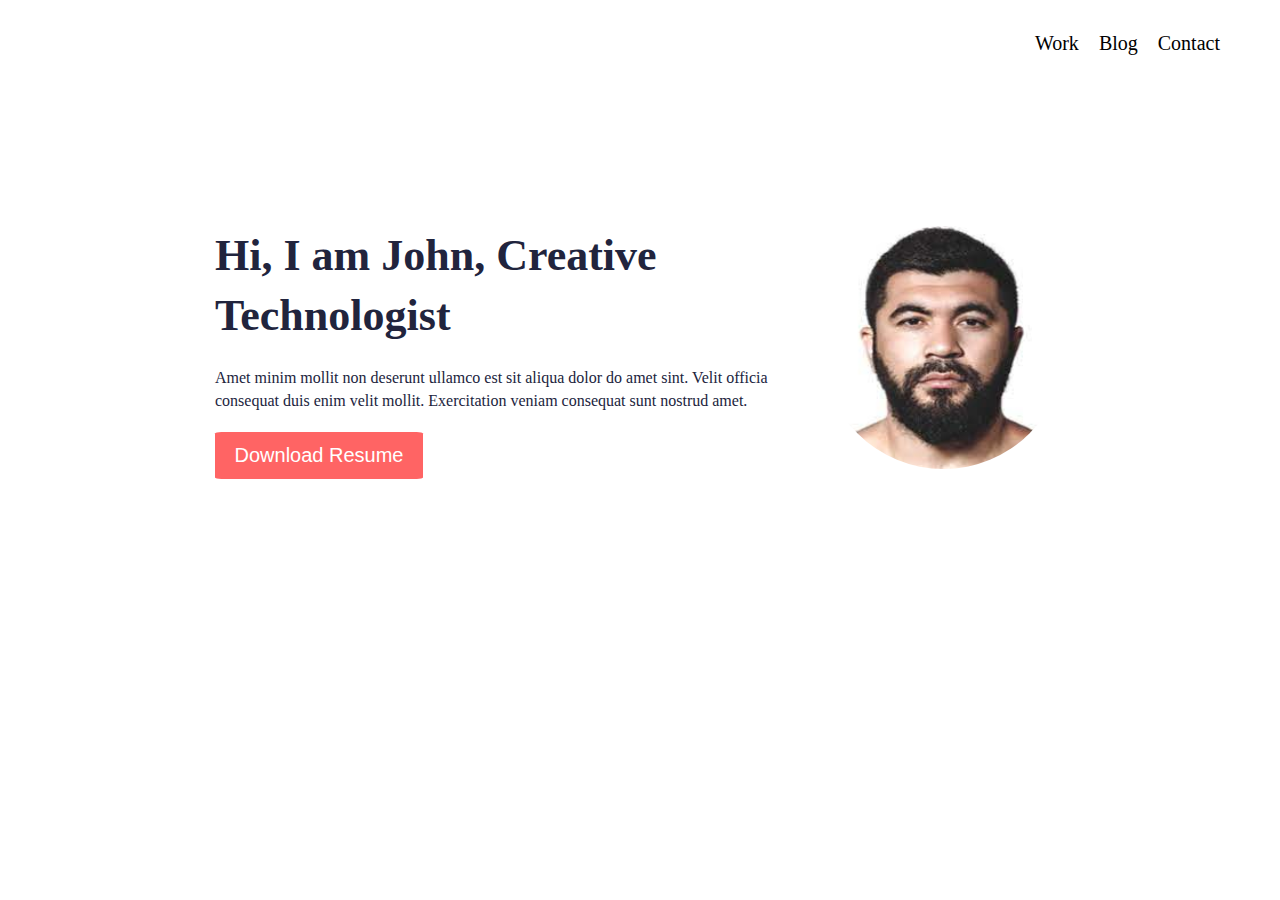
==== homework/blog.html @ ce7b4bb7 "Add homework" ====
<!DOCTYPE html>
<html lang="en">
<head>
    <meta charset="UTF-8">
    <meta http-equiv="X-UA-Compatible" content="IE=edge">
    <meta name="viewport" content="width=device-width, initial-scale=1.0">
    <link rel="stylesheet" href="./blog.css">
    <title>Document</title>
</head>
<body>
    <header class="header">
        <div class=header_container>
            <menu class="header__menu">
                <ul class="header__menu-items">
                    <li class="header__menu-item">
                        <a class="header__menu-link" href="httpls://google.com">Work</a>
                    </li>
                    <li class="header__menu-item">
                        <a class="header__menu-link" href="httpls://google.com">Blog</a>
                    </li>
                    <li class="header__menu-item">
                        <a class="header__menu-link" href="httpls://google.com">Contact</a>
                    </li>
                </ul>
            </menu>
        </div>
    </header>
    <main class="main">
        <div class="main__container">
            <div class="hello">
                <div class="hello__context">
                    <h1 class="hello__context-text">
                        Hi, I am John, Creative Technologist
                    </h1>
                    <p class="hello__context-paragraph">
                        Amet minim mollit non deserunt ullamco est sit aliqua dolor do amet sint. Velit officia consequat duis enim velit mollit. Exercitation veniam consequat sunt nostrud amet.
                    </p>
                    <button class = "hello__context-button">
                        Download Resume
                    </button>
                </div>
                <div class="hello__avatar">
                    <img class = "hello__image" src="../static/exmpl.jpeg" alt="oops">
                </div>
            </div>
        </div>
    </main>
</body>
</html>
---- homework/blog.css ----
*{
    padding: 0;
    margin: 0;
    list-style: none;
    text-decoration: none;
}

.header_container {
    max-width: 1200px;
    margin: 0 auto;
    padding: 0 60px 0 60px;
}

.header__menu-items {
    height: 86px;
    display: flex;
    justify-content: flex-end;
    align-items: center;
    font-weight: 500;
    font-size: 20px;
    line-height: 29px;
}

.header__menu-item {
    padding-left: 20px;
}

.header__menu-item:first-child{
    padding: 0;
}

.header__menu-link:hover{
    color: #FF6464;
}

.header__menu-link {
    color: #000000
}

.main__container {
    max-width: 850px;
    margin: 0 auto;
    padding-top: 140px;
    padding-left: 10px;
    padding-right: 10px;
}

.hello {
    display: flex;
}

.hello__context-text {
    font-style: normal;
    font-weight: bold;
    font-size: 44px;
    line-height: 60px;
    color: #21243D;
}

.hello__context-paragraph {
    font-style: normal;
    font-weight: normal;
    font-size: 16px;
    line-height: 23px;
    color: #21243D;
    padding-top: 20px;
    padding-bottom: 20px;
}

.hello__image {
    height: 243px;
    width: 243px;
    border-radius: 50%;
}

.hello__context-button {
    height: 47px;
    width: 208px;
    background: #FF6464;
    border: none;
    border-radius: 3%;
    font-style: normal;
    font-weight: 500;
    font-size: 20px;
    line-height: 29px;
    color: #FFFFFF;
}
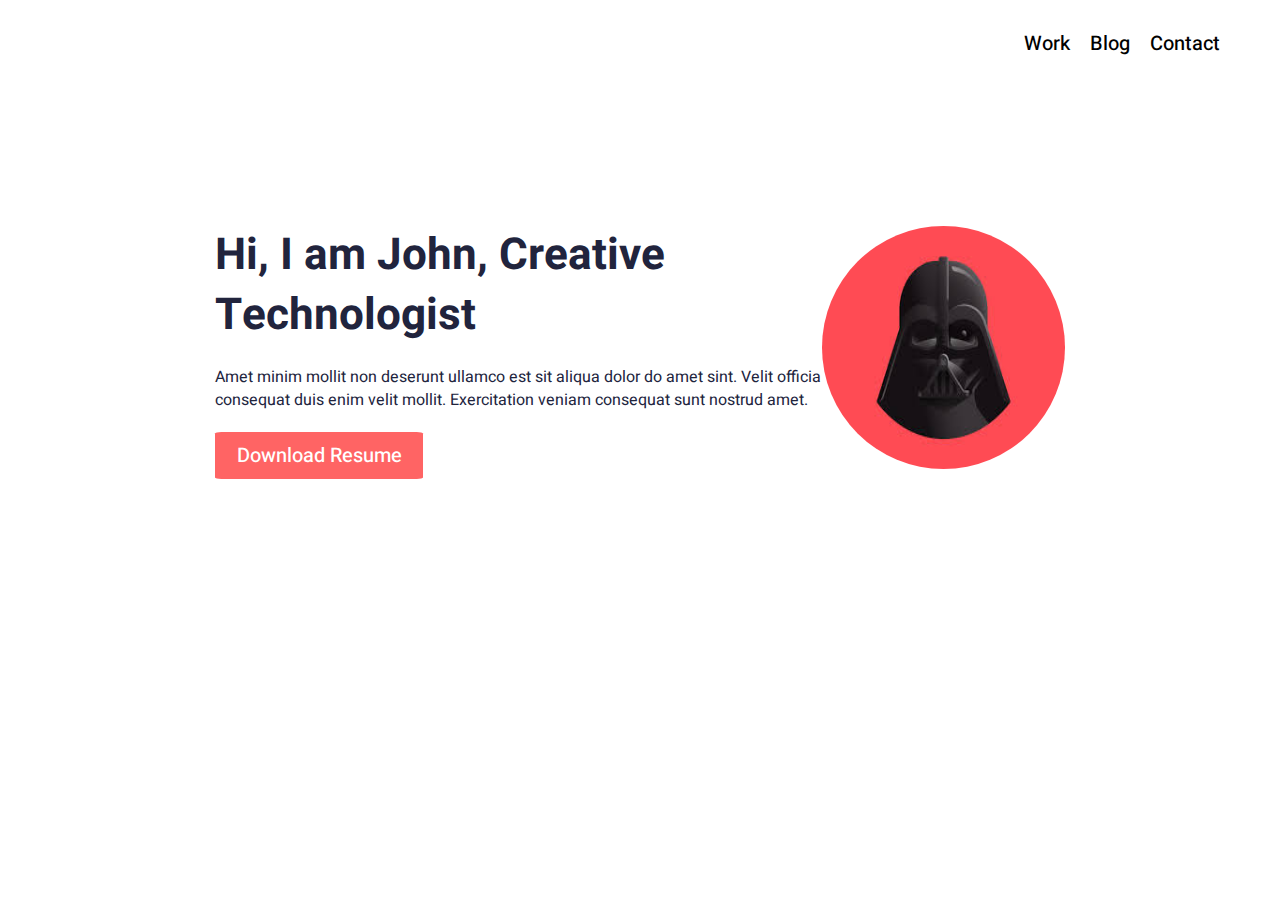
==== commit 78db7beb: "change img" ====
--- a/homework/blog.html
+++ b/homework/blog.html
@@ -5,6 +5,9 @@
     <meta http-equiv="X-UA-Compatible" content="IE=edge">
     <meta name="viewport" content="width=device-width, initial-scale=1.0">
     <link rel="stylesheet" href="./blog.css">
+    <link rel="preconnect" href="https://fonts.googleapis.com">
+    <link rel="preconnect" href="https://fonts.gstatic.com" crossorigin>
+    <link href="https://fonts.googleapis.com/css2?family=Heebo:wght@100&display=swap" rel="stylesheet">
     <title>Document</title>
 </head>
 <body>
@@ -40,7 +43,7 @@
                     </button>
                 </div>
                 <div class="hello__avatar">
-                    <img class = "hello__image" src="../static/exmpl.jpeg" alt="oops">
+                    <img class = "hello__image" src="../static/dart.jpeg" alt="oops">
                 </div>
             </div>
         </div>
--- a/homework/blog.css
+++ b/homework/blog.css
@@ -19,6 +19,7 @@
     font-weight: 500;
     font-size: 20px;
     line-height: 29px;
+    font-family: 'Heebo', sans-serif;
 }
 
 .header__menu-item {
@@ -55,6 +56,7 @@
     font-size: 44px;
     line-height: 60px;
     color: #21243D;
+    font-family: 'Heebo', sans-serif;
 }
 
 .hello__context-paragraph {
@@ -65,6 +67,7 @@
     color: #21243D;
     padding-top: 20px;
     padding-bottom: 20px;
+    font-family: 'Heebo', sans-serif;
 }
 
 .hello__image {
@@ -84,4 +87,5 @@
     font-size: 20px;
     line-height: 29px;
     color: #FFFFFF;
+    font-family: 'Heebo', sans-serif;
 }
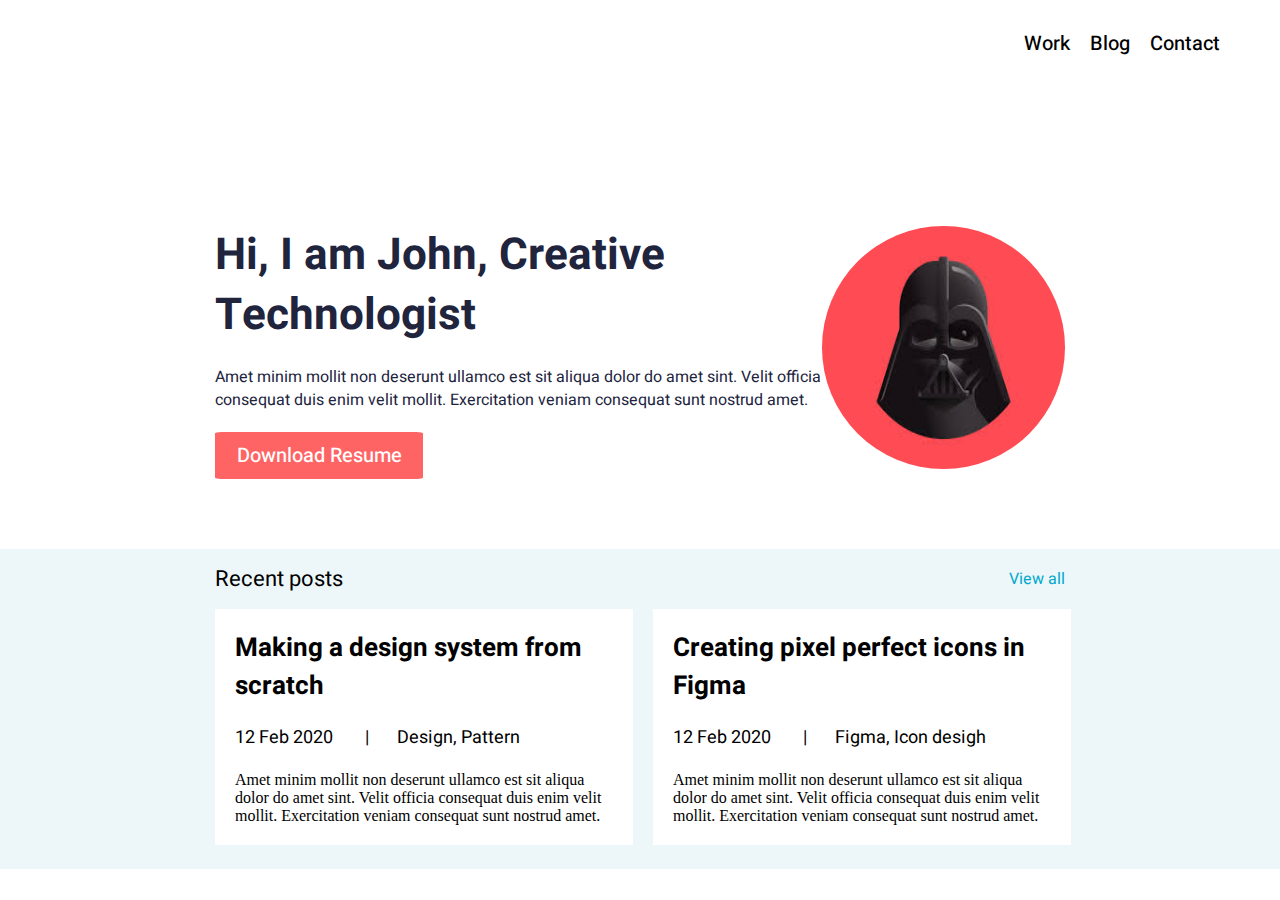
==== commit 765bcf24: "homework lesson 3" ====
--- a/homework/blog.html
+++ b/homework/blog.html
@@ -1,5 +1,6 @@
 <!DOCTYPE html>
 <html lang="en">
+
 <head>
     <meta charset="UTF-8">
     <meta http-equiv="X-UA-Compatible" content="IE=edge">
@@ -10,6 +11,7 @@
     <link href="https://fonts.googleapis.com/css2?family=Heebo:wght@100&display=swap" rel="stylesheet">
     <title>Document</title>
 </head>
+
 <body>
     <header class="header">
         <div class=header_container>
@@ -29,24 +31,65 @@
         </div>
     </header>
     <main class="main">
-        <div class="main__container">
-            <div class="hello">
-                <div class="hello__context">
-                    <h1 class="hello__context-text">
-                        Hi, I am John, Creative Technologist
-                    </h1>
-                    <p class="hello__context-paragraph">
-                        Amet minim mollit non deserunt ullamco est sit aliqua dolor do amet sint. Velit officia consequat duis enim velit mollit. Exercitation veniam consequat sunt nostrud amet.
-                    </p>
-                    <button class = "hello__context-button">
+        <section class="hello">
+            <div class="hello__context">
+                <h1 class="hello__context-text">
+                    Hi, I am John, Creative Technologist
+                </h1>
+                <p class="hello__context-paragraph">
+                    Amet minim mollit non deserunt ullamco est sit aliqua dolor do amet sint. Velit officia consequat duis enim velit mollit. Exercitation veniam consequat sunt nostrud amet.
+                </p>
+                <button class="hello__context-button">
                         Download Resume
                     </button>
+            </div>
+            <div class="hello__avatar">
+                <img class="hello__image" src="../static/dart.jpeg" alt="oops">
+            </div>
+        </section>
+        <section class="posts">
+            <div class="posts__wrapper">
+                <div class="posts__header">
+                    <span class="post__header-recent-posts">Recent posts</span>
+                    <a class="post__header-view-all" href="#">View all</a>
                 </div>
-                <div class="hello__avatar">
-                    <img class = "hello__image" src="../static/dart.jpeg" alt="oops">
+                <div class="posts__container">
+                    <div class="posts__wrapper-inner">
+                        <div class="post">
+                            <div class="post-inner">
+                                <div class="posts__container-paragraph">
+                                    Making a design system from scratch
+                                </div>
+                                <div class="posts__container-info">
+                                    <time class="post-time">12 Feb 2020</time>
+                                    <span class="post-sign">|</span>
+                                    <span class="post-description">Design, Pattern</span>
+                                </div>
+                                <div class="posts__container-text">
+                                    <p>Amet minim mollit non deserunt ullamco est sit aliqua dolor do amet sint. Velit officia consequat duis enim velit mollit. Exercitation veniam consequat sunt nostrud amet.</p>
+                                </div>
+                            </div>
+                        </div>
+                        <div class="post">
+                            <div class="post-inner">
+                                <div class="posts__container-paragraph">
+                                    Creating pixel perfect icons in Figma
+                                </div>
+                                <div class="posts__container-info">
+                                    <time class="post-time">12 Feb 2020</time>
+                                    <span class="post-sign">|</span>
+                                    <span class="post-description">Figma, Icon desigh</span>
+                                </div>
+                                <div class="posts__container-text">
+                                    <p>Amet minim mollit non deserunt ullamco est sit aliqua dolor do amet sint. Velit officia consequat duis enim velit mollit. Exercitation veniam consequat sunt nostrud amet.</p>
+                                </div>
+                            </div>
+                        </div>
+                    </div>
                 </div>
             </div>
-        </div>
+        </section>
     </main>
 </body>
+
 </html>--- a/homework/blog.css
+++ b/homework/blog.css
@@ -1,9 +1,14 @@
-*{
+/* All */
+
+* {
     padding: 0;
     margin: 0;
     list-style: none;
     text-decoration: none;
 }
+
+
+/* Header */
 
 .header_container {
     max-width: 1200px;
@@ -26,11 +31,11 @@
     padding-left: 20px;
 }
 
-.header__menu-item:first-child{
+.header__menu-item:first-child {
     padding: 0;
 }
 
-.header__menu-link:hover{
+.header__menu-link:hover {
     color: #FF6464;
 }
 
@@ -38,16 +43,17 @@
     color: #000000
 }
 
-.main__container {
+
+/* Hello */
+
+.hello {
+    display: flex;
+    padding-bottom: 70px;
     max-width: 850px;
     margin: 0 auto;
     padding-top: 140px;
     padding-left: 10px;
     padding-right: 10px;
-}
-
-.hello {
-    display: flex;
 }
 
 .hello__context-text {
@@ -89,3 +95,105 @@
     color: #FFFFFF;
     font-family: 'Heebo', sans-serif;
 }
+
+
+/* Posts */
+
+.posts {
+    background: #EDF7FA;
+    height: 320px;
+}
+
+.posts__wrapper {
+    max-width: 850px;
+    margin: 0 auto;
+}
+
+.posts__header {
+    display: flex;
+    justify-content: space-between;
+}
+
+.post__header-recent-posts {
+    font-family: 'Heebo', sans-serif;
+    font-style: normal;
+    font-weight: normal;
+    font-size: 22px;
+    line-height: 60px;
+}
+
+.post__header-view-all {
+    align-self: center;
+    font-family: 'Heebo', sans-serif;
+    font-style: normal;
+    font-weight: normal;
+    font-size: 16px;
+    line-height: 23px;
+    text-align: right;
+    color: #00A8CC;
+}
+
+.posts__container {
+    display: flex;
+}
+
+.posts__container-info {
+    display: flex;
+}
+
+.post__wrapper {
+    display: flex;
+}
+
+.post {
+    width: 418px;
+    height: 295;
+    background: #FFFFFF;
+    /* margin-left: 20px; */
+}
+
+.posts__wrapper-inner>div:nth-child(1) {
+    margin-right: 20px;
+}
+
+.post-inner {
+    padding: 20px;
+}
+
+.posts__container-paragraph {
+    font-family: Heebo;
+    font-style: normal;
+    font-weight: bold;
+    font-size: 26px;
+    line-height: 38px;
+}
+
+.posts__wrapper-inner {
+    display: flex;
+}
+
+.post-time {
+    margin: 0px 32px 0 0;
+}
+
+.posts__container-info {
+    margin-top: 20px;
+    margin-bottom: 20px;
+    font-family: Heebo;
+    font-style: normal;
+    font-weight: normal;
+    font-size: 18px;
+    line-height: 26px;
+}
+
+.post-sign {
+    margin: 0 28px 0 0;
+}
+
+.posts__container-test {
+    font-family: Heebo;
+    font-style: normal;
+    font-weight: normal;
+    font-size: 16px;
+    line-height: 23px;
+}